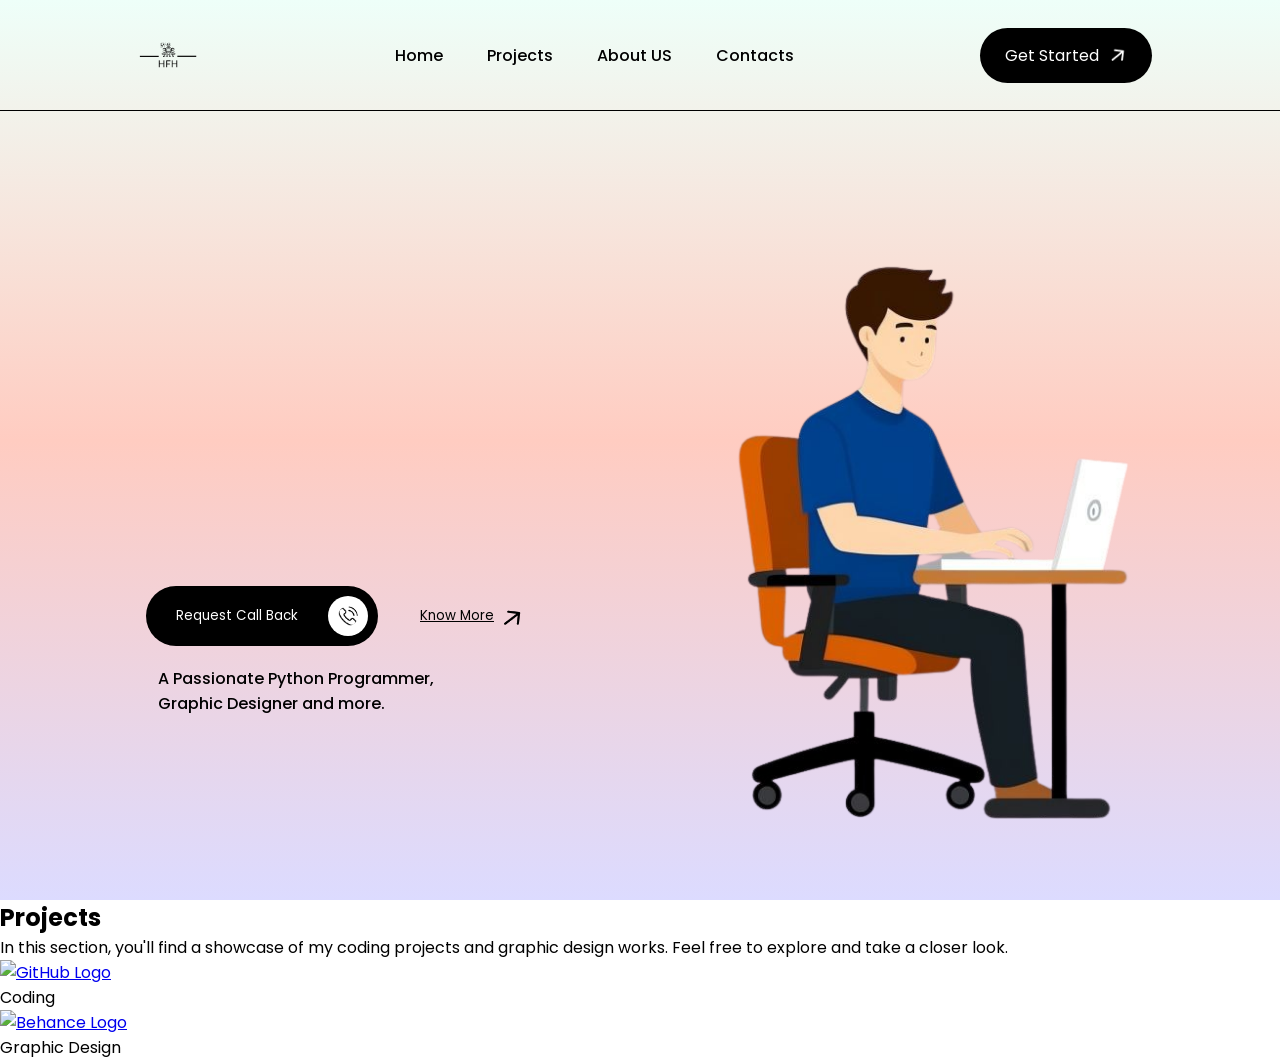
==== index.html @ 6c91c5fa "Update index.html project section is updated" ====
<!DOCTYPE html>
<!DOCTYPE html>
<html>
<head>
    <meta name="viewport" content="width=device-width, initial-scale=1.0">
    <title>Hire For Higher</title>
    <link rel="stylesheet" href="style.css">
    <link rel="preconnect" href="https://fonts.googleapis.com">
    <link rel="preconnect" href="https://fonts.gstatic.com" crossorigin>
    <link href="https://fonts.googleapis.com/css2?family=Poppins:wght@100;500;600&display=swap" rel="stylesheet">
    <link rel="icon" href="img/favicon.ico" type="image/x-icon">

</head>
<body>
    <nav>
        <img src="img/HFH-logos_black.png" alt="" class="logo">
        <ul id="menu-link">
            <li>Home</li>
            <li>Projects</li>
            <li>About US</li>
            <li>Contacts</li>
        </ul>
        <button class="nav-btn">Get Started <img src="img/arrow-white.png" alt=""></button>
        <img src="img/menu.png" alt="" class="menu-icon" onclick="toggleMenu()">
    </nav>
    <div class="header">
        <div class="header-content">
            <h1><span>Free</span><br><span>LANCER</span></h1>
        <div class="btn-container">
            <button class="btn-dark">Request Call Back <img src="img/phone.png" alt=""></button>
            <button class="btn-light">Know More <img src="img/arrow-black.png" alt=""></button>
        </div>
        <p>A Passionate Python Programmer, Graphic Designer and more. </p>
        </div>
        
        <img src="img/freelancer_boy_working_on_a_co-removebg.png" alt="" class="user-img">
    </div>

                                                  <!---------------------- Navbar contents  -------------------------------------->
    <section id="projects" class="section">
        <section class="project-section">
            <h2>Projects</h2>
            <p>In this section, you'll find a showcase of my coding projects and graphic design works. Feel free to explore and take a closer look.</p>
        
            <div class="project-panel" onclick="redirectToGitHub()">
                <div class="light-green-box">
                    <a href="https://github.com/AkarshanGhosh?tab=repositories" target="_blank">
                        <img src="img/github.png" alt="GitHub Logo">
                    </a>
                    <p>Coding</p>
                </div>
            </div>
            <div class="project-panel" onclick="redirectToBehance()">
                <div class="light-green-box">
                    <a href="https://www.behance.net/ronighosh8" target="_blank">
                        <img src="img/behance.jpg" alt="Behance Logo">
                    </a>
                    <p>Graphic Design</p>
                </div>
            </div>
        </section>
       
    </section>

    <section id="about-us" class="section">
        <!-- About Us section content -->
    </section>

    <section id="contacts" class="section">
        <!-- Contacts section content -->
    </section>


    <script src="script.js"></script>
                                                <!---------------------- Navbar contents  -------------------------------------->
    
    <script>
        let navbar = document.querySelector('nav');
        let menuLinks = document.getElementById("menu-link");

        function toggleMenu() {
            menuLinks.classList.toggle('show-menu');
        }

        window.onscroll = function () {
            if (window.scrollY > 0) {
                navbar.style.background = '#eefff9';
            } else {
                navbar.style.background = 'transparent';
            }
        }
    </script>
</body>
</html>
---- style.css ----
*{
    margin: 0;
    padding: 0;
    box-sizing: border-box;
    font-family: 'Poppins', sans-serif;

}
nav{
    position: fixed;
    top: 0;
    left: 0;
    width: 100%;
    display: flex;
    align-items: center;
    justify-content: space-between;
    padding: 15px 10%;
    border-bottom: 1px solid #000;
    z-index: 10;
}
nav ul li {
    list-style: none;
    display: inline-block;
    margin: 10px 20px;
    font-weight: 500;
    cursor: pointer;
}
nav .logo{
    width: 80px;
    cursor: pointer;
}
.nav-btn{
    background: #000;
    color: #fff;
    font-size: 16px;
    padding: 15px 25px;
    border: 0;
    outline: 0;
    border-radius: 40px;
    cursor: pointer;

}
.nav-btn img{
    width: 16px;
    margin-left: 8px;
}
.header{
    width: 100%;
    min-height: 100vh;
    background: linear-gradient(#eefff9 0%,#ffccc1 49%, #dcdbff 100%);
    padding: 0 10%;
    display: flex;
    justify-content: center;
    flex-direction: column;
}
.header h1{
    padding: 50;
    margin-top: 100px;
    font-size: 13vw;
    line-height: 11vw;
}
.btn-container{
    margin: 20px 0;   
}
.header button{
    border: 0;
    outline: 0;
    display: inline-flex;
    align-items: center;
    margin-left: 18px;
    margin-right: 20px;
    cursor: pointer;
}
.btn-dark{
    background: #000;
    color: #fff;
    padding: 10px 10px 10px 30px;
    border-radius: 40px;
     
}
.btn-dark img{
    width: 40px;
    background: #fff;
    border-radius: 50%;
    padding: 10px;
    margin-left: 30px;
}
.btn-light{
    background:transparent;
    text-decoration: underline;
     
}
.btn-light img{
    width: 20px;
    margin-left: 10px;
}
.header p{
    max-width: 360px;
    font-weight: 500;
    padding-left: 30px;
}
.user-img{
    width: 80%;
    max-width: 500px;
    position: absolute;
    right: 7.91%;
    bottom: 0;
}

/*-----------Animation-----------*/
.header h1 span{
    background: linear-gradient(#000, #000);
    background-repeat: no-repeat;
    -webkit-text-fill-color: transparent;
    -webkit-background-clip: text;
    background-size: 0%;
}
.header h1 span:first-child{
    animation: textcolor1 2s linear infinite alternate;
}
.header h1 span:last-child{
    animation: textcolor2 2s linear infinite alternate;
}
@keyframes textcolor1 {
    0%{
        background-size: 0%;
    }
    40%{
        background-size: 100%;
    }
    100%{
        background-size: 100%;
    }
}
@keyframes textcolor2 {
    0%{
        background-size: 0%;
    }
    40%{
        background-size: 100%;
    }
    100%{
        background-size: 100%;
    }
}

.menu-icon{
    display: none;
}
/*----------- Media Queries for Navnar ----------*/

@media only screen and (max-width: 600px){
    nav ul{
        position: absolute;
        width: 100%;
        background: #000;
        color: #fff;
        left: 0;
        top: 100%;
        text-align: center;
        max-height: 0;
        overflow: hidden;
        transition: max-height 0.5s;
    }
    .nav-btn{
        display: none;
    }
    nav .logo{
        width:80px;

        
    }
    nav ul li{
        margin: 10px;
        font-size: 14px;
    }
    .menu-icon{
        display: block;
        width: 33px;
    }
    .show-menu{
        max-height: 60px;
    }

}
/*------- Media queries for header items ------------*/
@media only screen and (max-width: 600px){
    .header{
        min-height: auto;
        padding: 0;
        padding-top:30px ;
    }
    .user-img{
        width: 100%;
        right: auto;
        position: relative;
        margin-top: 100px;   
    }
    .header-content{
        position:absolute;
        bottom: 0;
        padding: 0 10%;
        z-index: 2 ;
        padding-bottom: 40px;
        background: linear-gradient(transparent, #fff);
        

    }
    .btn-container{
        margin: 5px 0;
    }
    .header button{
        font-size: 14px;
        margin-right: 10px;
    }
    .btn-dark img{
        width: 30px;
        padding :5px;
        margin-left: 5px;
    }
    .btn-light img {
        width: 12px;
        margin-left: 5px;

    }
    .header h1{
        font-size: 70px;
        line-height: 60px;
        margin-bottom: 20px;
    }
}
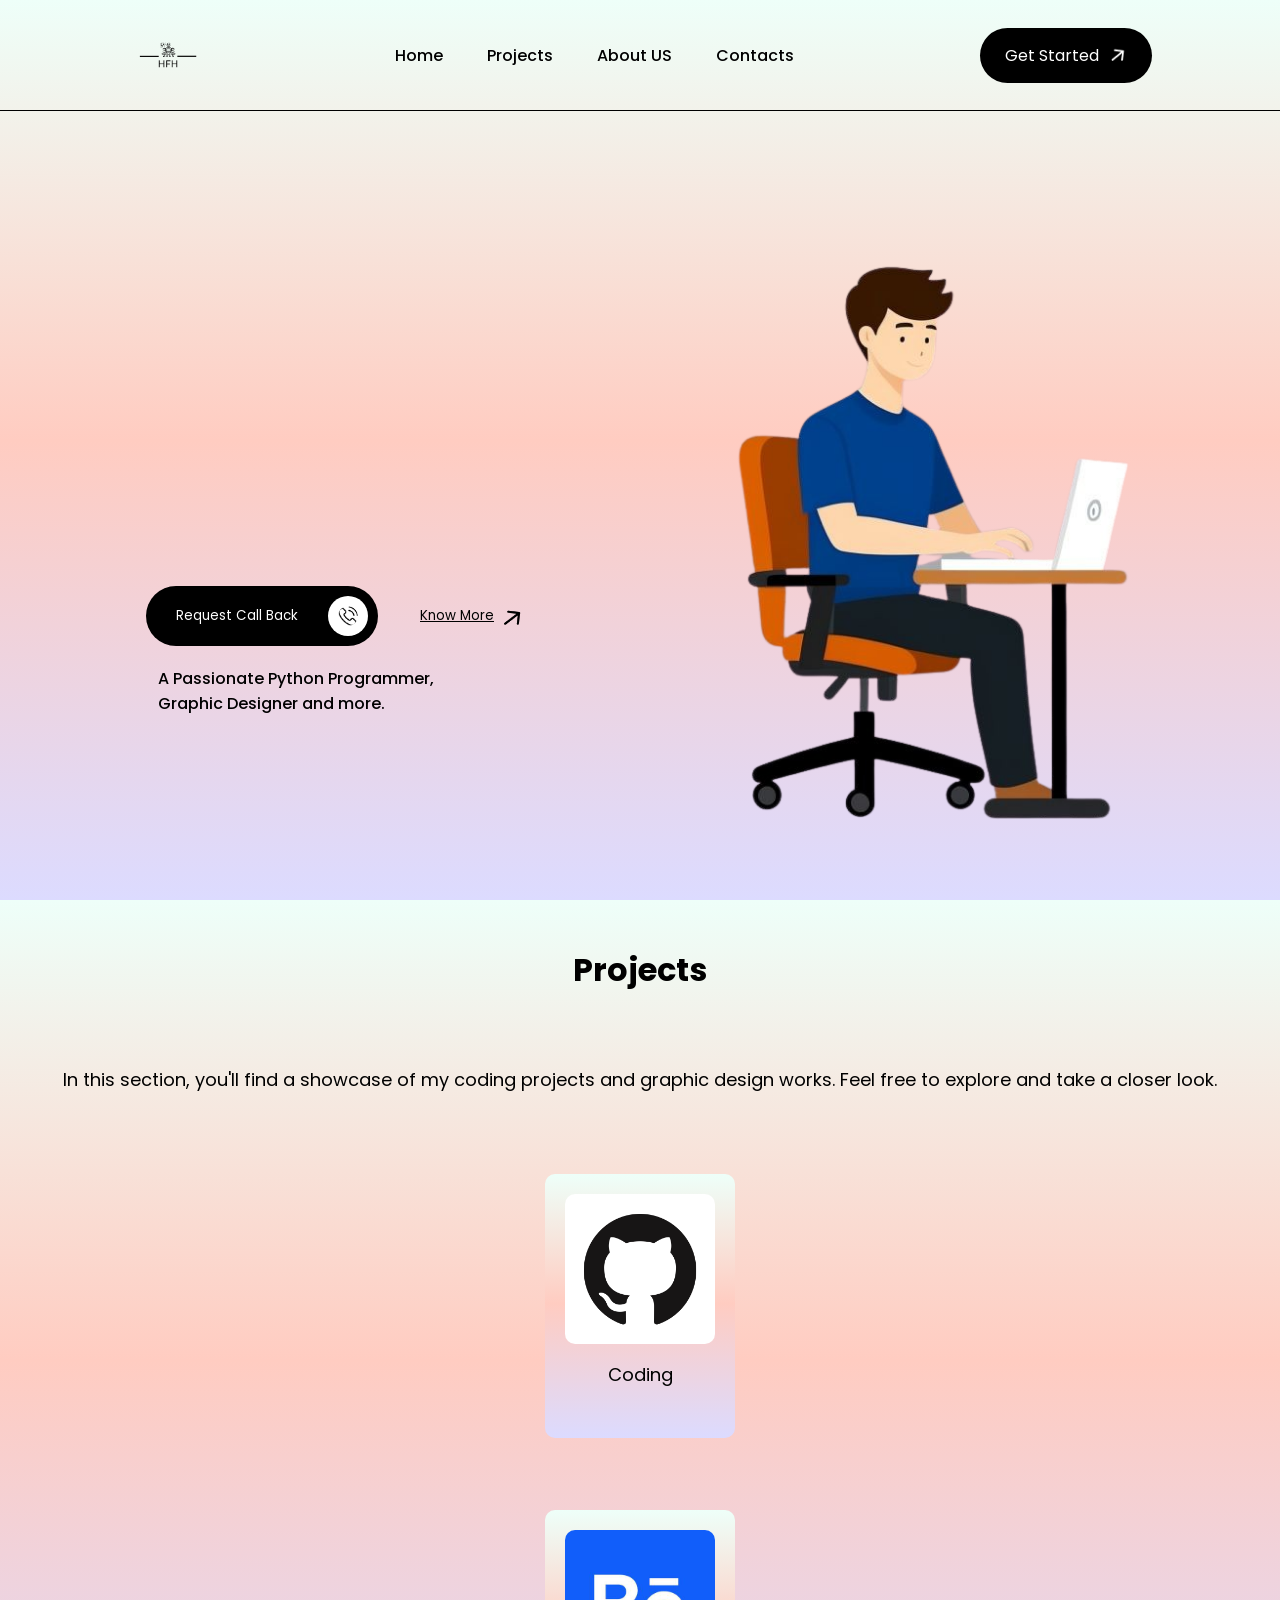
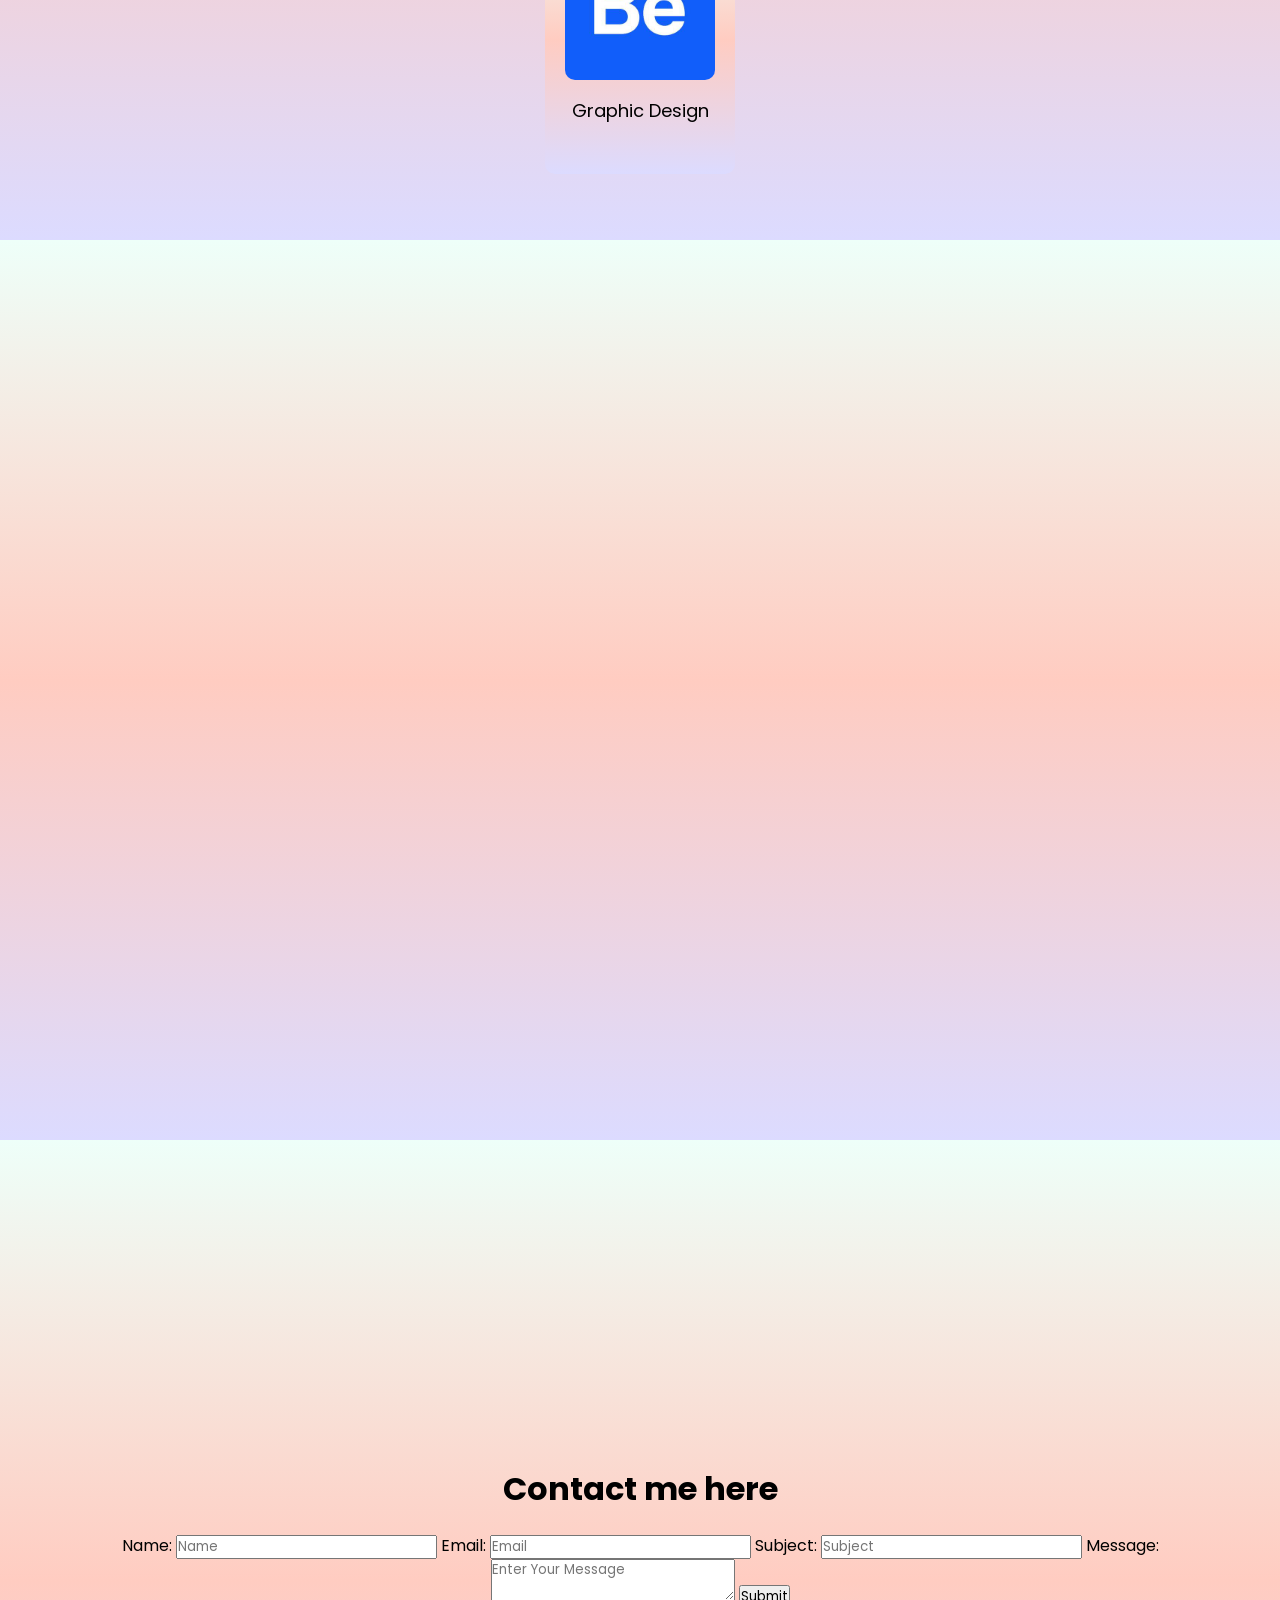
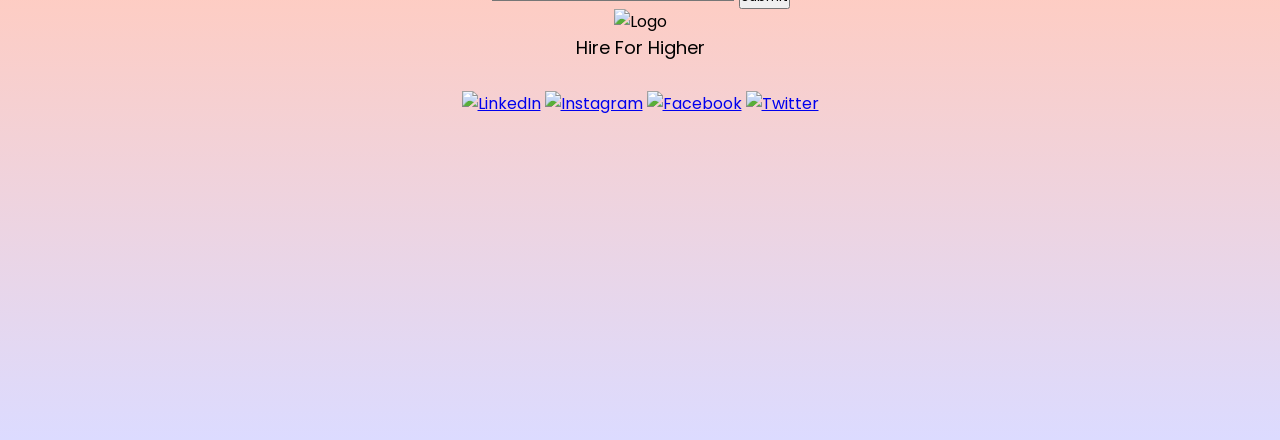
==== commit c5f3b362: "Contact form is updated now user can send Email and footer are also added" ====
--- a/index.html
+++ b/index.html
@@ -65,16 +65,49 @@
     <section id="about-us" class="section">
         <!-- About Us section content -->
     </section>
-
+<!---------------------------------------------------------------------------------------------------------------------------------------------->
     <section id="contacts" class="section">
-        <!-- Contacts section content -->
+        
+        <form action="https://formsubmit.co/ronighosh494@gmail.com" method="POST" id="contactForm">
+                <h2>Contact me here</h2>
+                <label for="name">Name:</label>
+                <input type="text" id="name" name="Name" required placeholder="Name">
+              
+                <label for="email">Email:</label>
+                <input type="email" id="email" name="Email" required placeholder="Email">
+    
+                <label for="subject">Subject:</label>
+                <input type="text" id="subject" name="Subject" required placeholder="Subject">
+              
+                <label for="message">Message:</label>
+                <textarea id="message" name="message"  required placeholder="Enter Your Message"></textarea>
+                <input type="hidden" name="_captcha" value="false">
+                <input type="hidden" name="_template" value="table">
+                <button type="submit">Submit</button>
+          </form>
+          
+          <footer>
+            <div class="logo">
+              <img src="C:\Users\user\Desktop\Personal_site\trials and Error\logo.png" alt="Logo">
+              <p>Hire For Higher</p>
+            </div>
+            <a href="https://www.linkedin.com/in/akarshan-ghosh/" target="_blank"><img src="img/ln.png" alt="LinkedIn"></a>
+            <a href="https://www.instagram.com/rongfx8/" target="_blank"><img src="img/insta.png" alt="Instagram"></a>
+            <a href="https://www.facebook.com/profile.php?id=61554629994541&sk=about" target="_blank"><img src="img/fb.png" alt="Facebook"></a>
+            <a href="https://twitter.com/AkarshanGhosh28" target="_blank"><img src="img/x.png" alt="Twitter"></a>
+          </footer>
+          <script src="script.js"></script>
+          <script src="https://smtpjs.com/v3/smtp.js"></script>
+          
+          
     </section>
+<!---------------------------------------------------------------------------------------------------------------------------------------------->  
+                                                     <!---------------------- Navbar contents Ends -------------------------------------->
 
 
-    <script src="script.js"></script>
-                                                <!---------------------- Navbar contents  -------------------------------------->
+                                               
     
-    <script>
+    <!--<script>
         let navbar = document.querySelector('nav');
         let menuLinks = document.getElementById("menu-link");
 
@@ -89,7 +122,7 @@
                 navbar.style.background = 'transparent';
             }
         }
-    </script>
+    </script>-->
+
 </body>
 </html>
-
--- a/style.css
+++ b/style.css
@@ -182,6 +182,71 @@
     }
 
 }
+/*Section (Navbar contents  )*/
+/*Projects*/
+.section {
+    padding: 20px;
+    text-align: center;
+    background: linear-gradient(#eefff9 0%, #ffccc1 49%, #dcdbff 100%);
+    min-height: 100vh;
+    display: flex;
+    justify-content: center;
+    flex-direction: column;
+    position: relative;
+}
+
+.section h2 {
+    font-size: 2em;
+    margin-bottom: 20px;
+}
+
+.section p {
+    font-size: 18px;
+    margin-bottom: 30px;
+}
+
+/* Project Panel Styles */
+
+.project-section {
+    display: flex;
+    justify-content: space-around;
+    align-items: center;
+    height: 100vh;
+    flex-direction: column; /* Adjusted for smaller screens */
+}
+
+.project-panel {
+    text-align: center;
+    cursor: pointer;
+    position: relative;
+    overflow: hidden;
+    margin-bottom: 20px; /* Adjusted spacing between panels */
+}
+
+.light-green-box {
+    background: linear-gradient(#eefff9 0%, #ffccc1 49%, #dcdbff 100%);
+    border-radius: 10px;
+    padding: 20px;
+}
+
+.light-green-box:hover img {
+    transform: scale(1.1);
+}
+
+.project-panel img {
+    width: 150px;
+    height: 150px;
+    object-fit: cover;
+    border-radius: 10px;
+    transition: transform 0.3s ease-in-out;
+}
+
+.project-panel p {
+    margin-top: 10px;
+    font-size: 18px;
+}
+
+
 /*------- Media queries for header items ------------*/
 @media only screen and (max-width: 600px){
     .header{
@@ -227,4 +292,20 @@
         line-height: 60px;
         margin-bottom: 20px;
     }
-}
+/*-------------------- navbar contents --------------------*/
+/* Responsive styles for smaller screens */
+    .section {
+        padding: 20px 10px;
+    }
+    .project-section {
+        flex-direction: column;
+        height: auto;
+    }
+
+    .project-panel {
+        margin-bottom: 20px;
+    }
+
+}
+
+
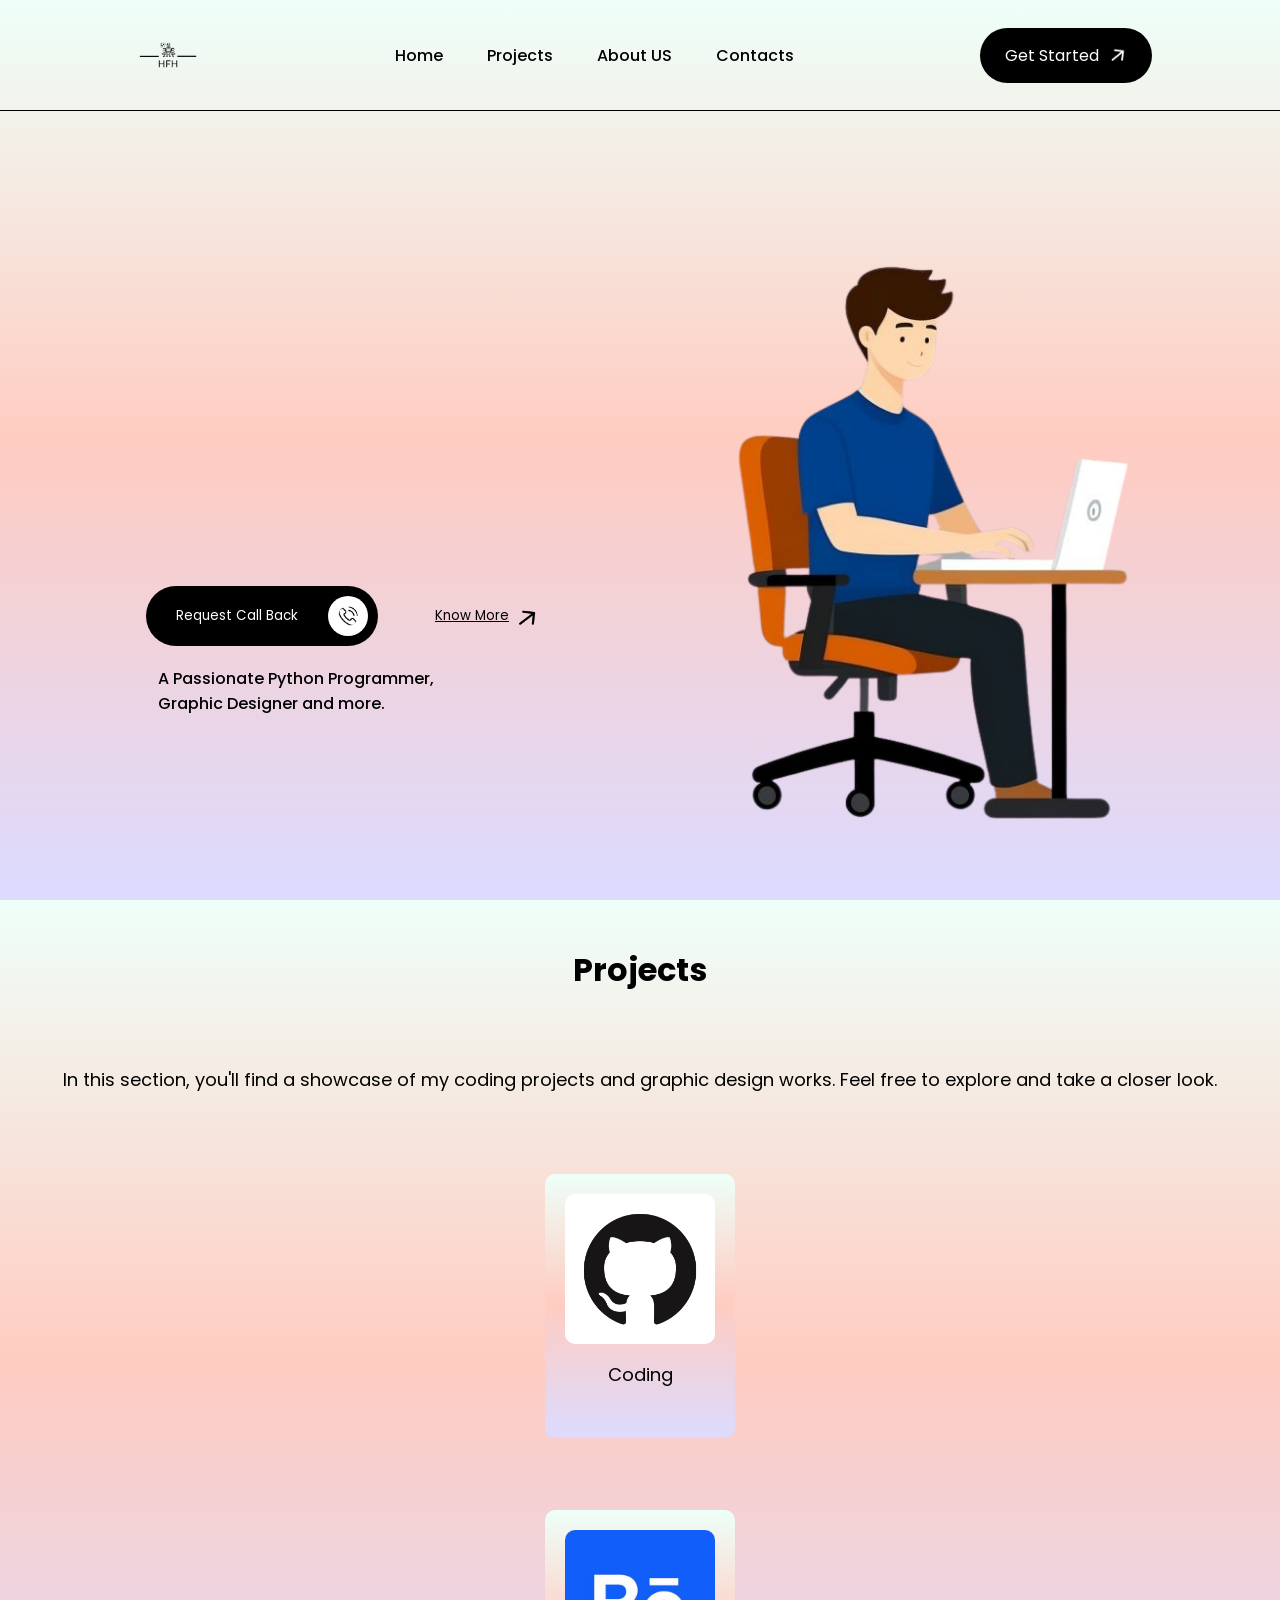
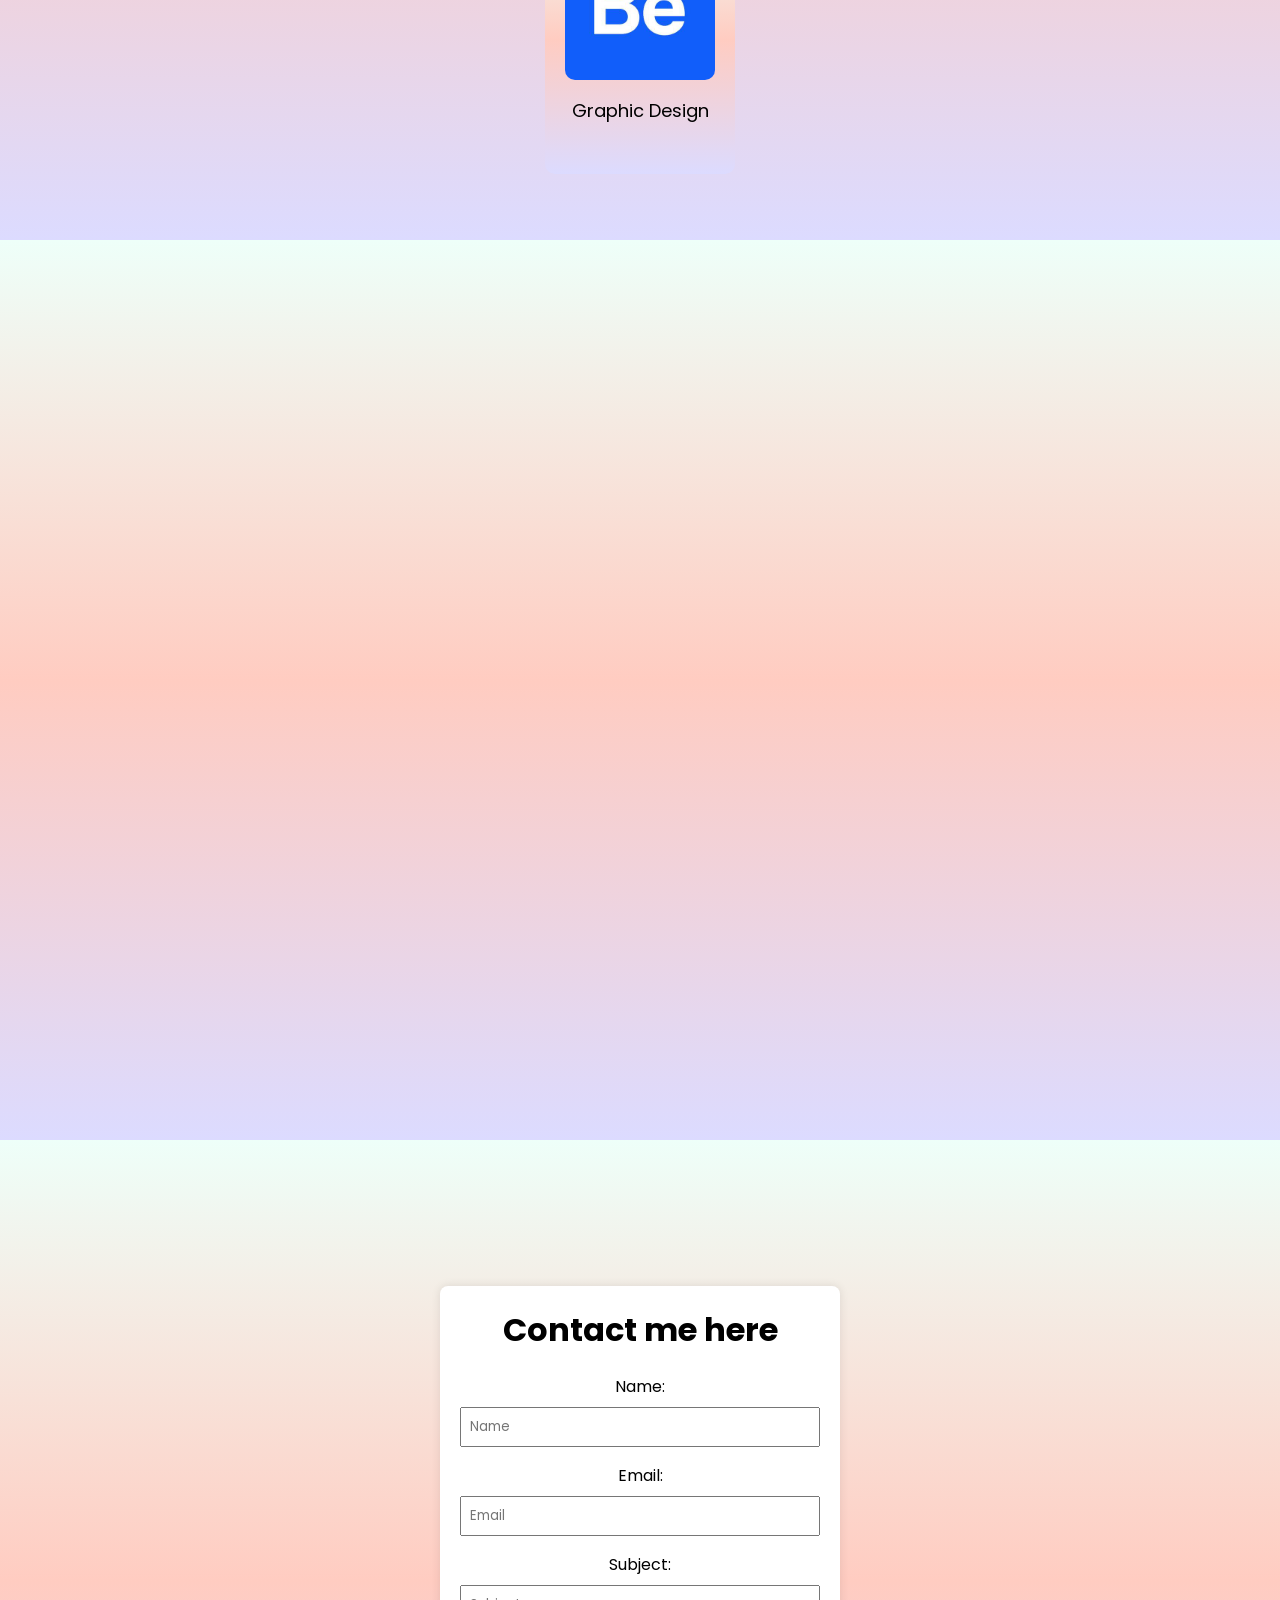
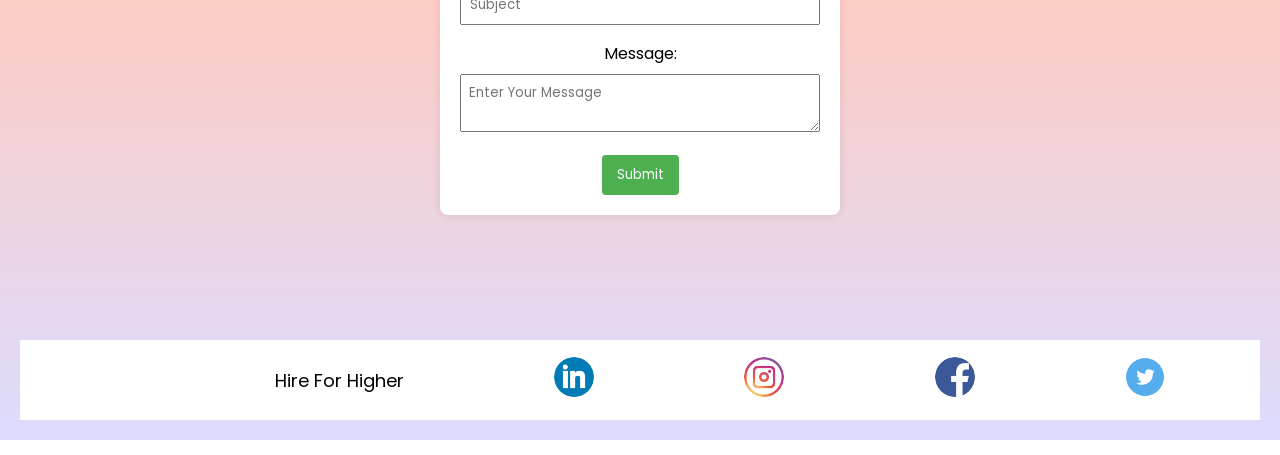
==== commit fb36ea29: "Update index.html" ====
--- a/index.html
+++ b/index.html
@@ -88,7 +88,7 @@
           
           <footer>
             <div class="logo">
-              <img src="C:\Users\user\Desktop\Personal_site\trials and Error\logo.png" alt="Logo">
+              <img src="img/HFH-logos_white.png" alt="Logo">
               <p>Hire For Higher</p>
             </div>
             <a href="https://www.linkedin.com/in/akarshan-ghosh/" target="_blank"><img src="img/ln.png" alt="LinkedIn"></a>
--- a/style.css
+++ b/style.css
@@ -3,6 +3,7 @@
     padding: 0;
     box-sizing: border-box;
     font-family: 'Poppins', sans-serif;
+    
 
 }
 nav{
@@ -87,6 +88,7 @@
 .btn-light{
     background:transparent;
     text-decoration: underline;
+    color: #000;
      
 }
 .btn-light img{
@@ -105,6 +107,7 @@
     right: 7.91%;
     bottom: 0;
 }
+
 
 /*-----------Animation-----------*/
 .header h1 span{
@@ -245,6 +248,106 @@
     margin-top: 10px;
     font-size: 18px;
 }
+/*----------contacts----------*/
+/*body {
+    font-family: Arial, sans-serif;
+    background-color: #f4f4f4;
+    margin: 0;
+    padding: 0;
+    display: flex;
+    flex-direction: column;
+    align-items: center;
+    justify-content: center;
+    min-height: 100vh;
+  }*/
+  
+  form {
+    background-color: #fff;
+    padding: 20px;
+    border-radius: 8px;
+    box-shadow: 0 0 10px rgba(0, 0, 0, 0.1);
+    margin-bottom: 20px;
+    max-width: 400px; /* Added for better mobile responsiveness */
+    width: 90%; /* Added for better mobile responsiveness */
+    margin: auto; /* Center the form */
+  }
+  
+  label {
+    display: block;
+    margin-bottom: 8px;
+  }
+  
+  input,
+  textarea {
+    width: 100%;
+    padding: 8px;
+    margin-bottom: 16px;
+    box-sizing: border-box;
+  }
+  
+  textarea {
+    resize: vertical;
+  }
+  
+  button {
+    background-color: #4caf50;
+    color: #fff;
+    padding: 10px 15px;
+    border: none;
+    border-radius: 4px;
+    cursor: pointer;
+  }
+  
+  footer {
+    
+    display: flex;
+    justify-content: space-around;
+    align-items: center; /* Align items vertically in the center */
+    height: 80px; /* Set the height of the footer */
+    background-color: #fff;
+    padding: 20px;
+    
+    bottom: 0;
+    width: 100%;
+}
+
+    
+    
+
+  
+  footer a {
+    text-decoration: none;
+    color: #000;
+  }
+  
+  footer img {
+    width: 40px;
+    height: 40px;
+    border-radius: 50%;
+    transition: transform 0.3s ease-in-out;
+  }
+  
+  footer img:hover {
+    transform: scale(1.1);
+  }
+  .logo {
+    display: flex;
+    align-items: center;
+  }
+  
+  .logo img {
+    width: 150px;
+    height: 150px;
+    border-radius: 50%;
+    margin-right: 10px;
+  }
+  
+  .logo p {
+    margin: 0;
+  }
+
+
+
 
 
 /*------- Media queries for header items ------------*/
@@ -305,7 +408,11 @@
     .project-panel {
         margin-bottom: 20px;
     }
-
-}
-
-
+  
+    form {
+            max-width: 100%; /* Full width on smaller screens */
+    }
+
+}
+
+
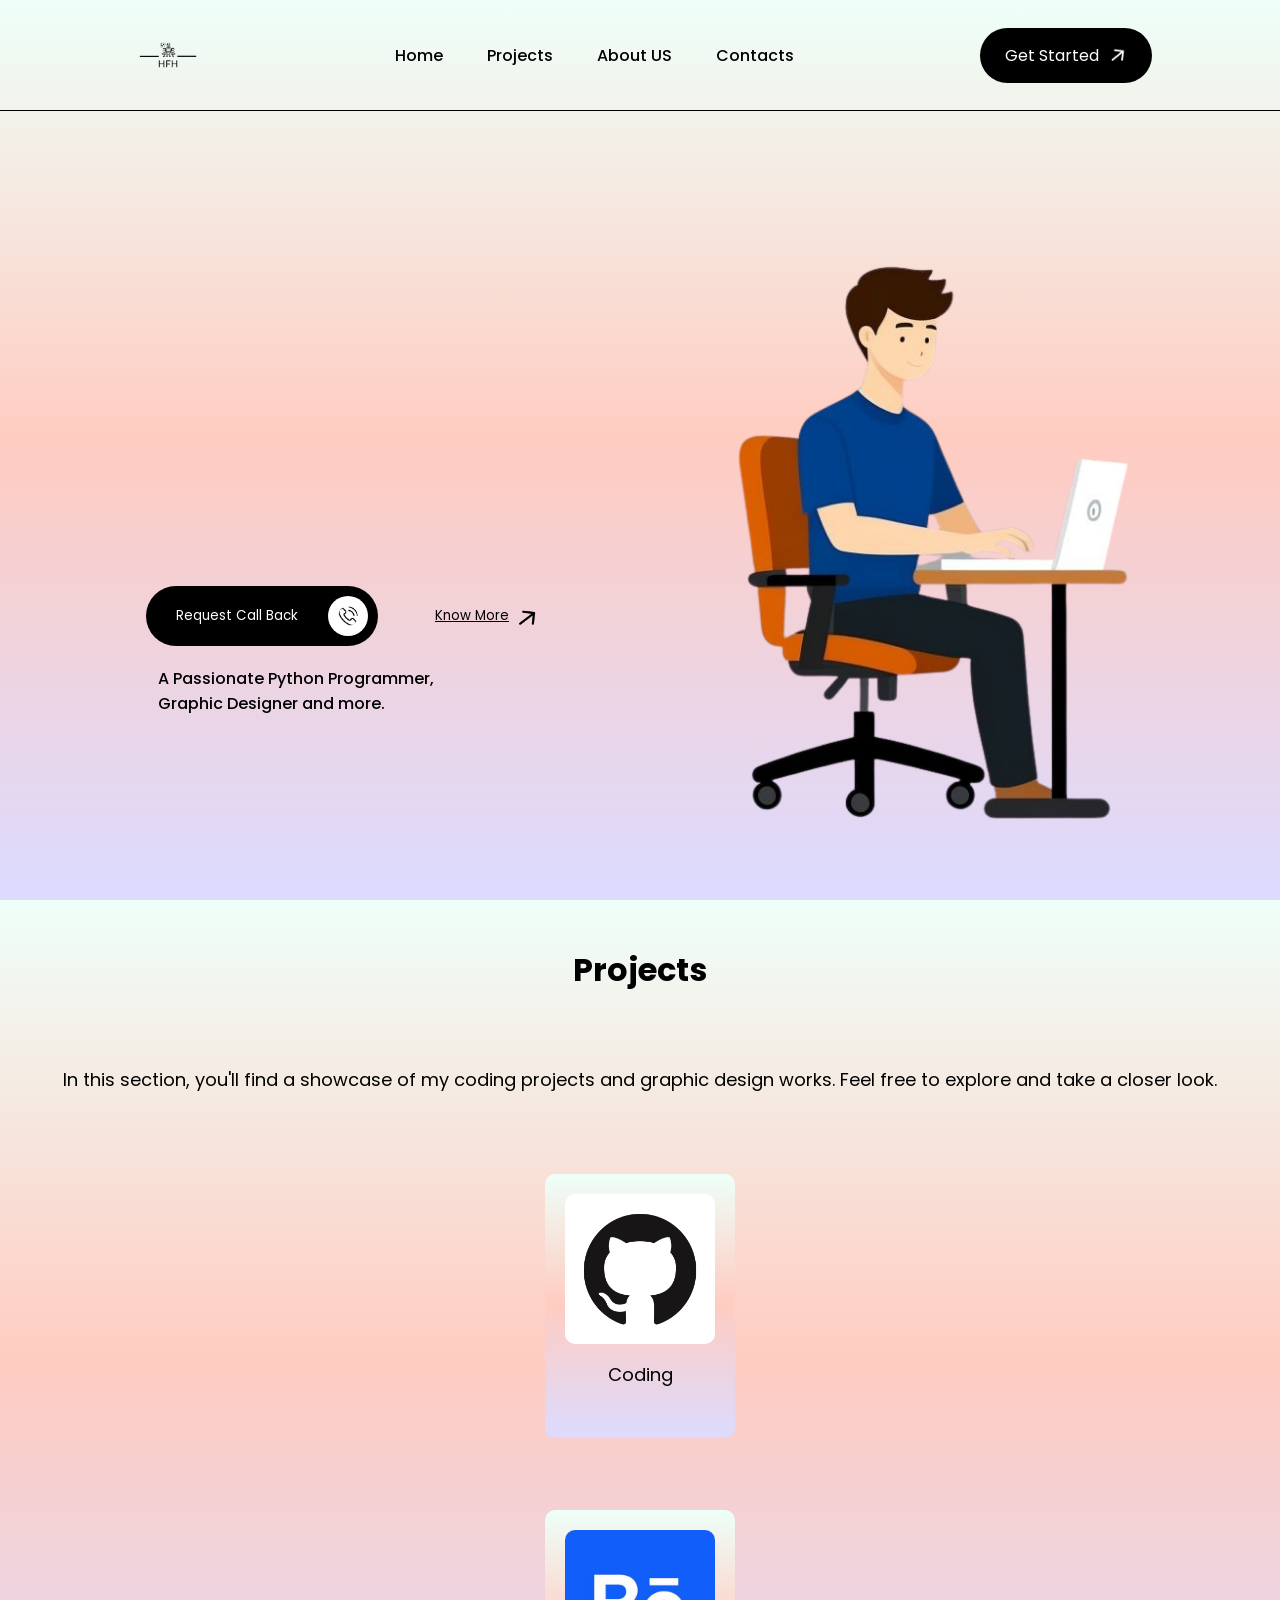
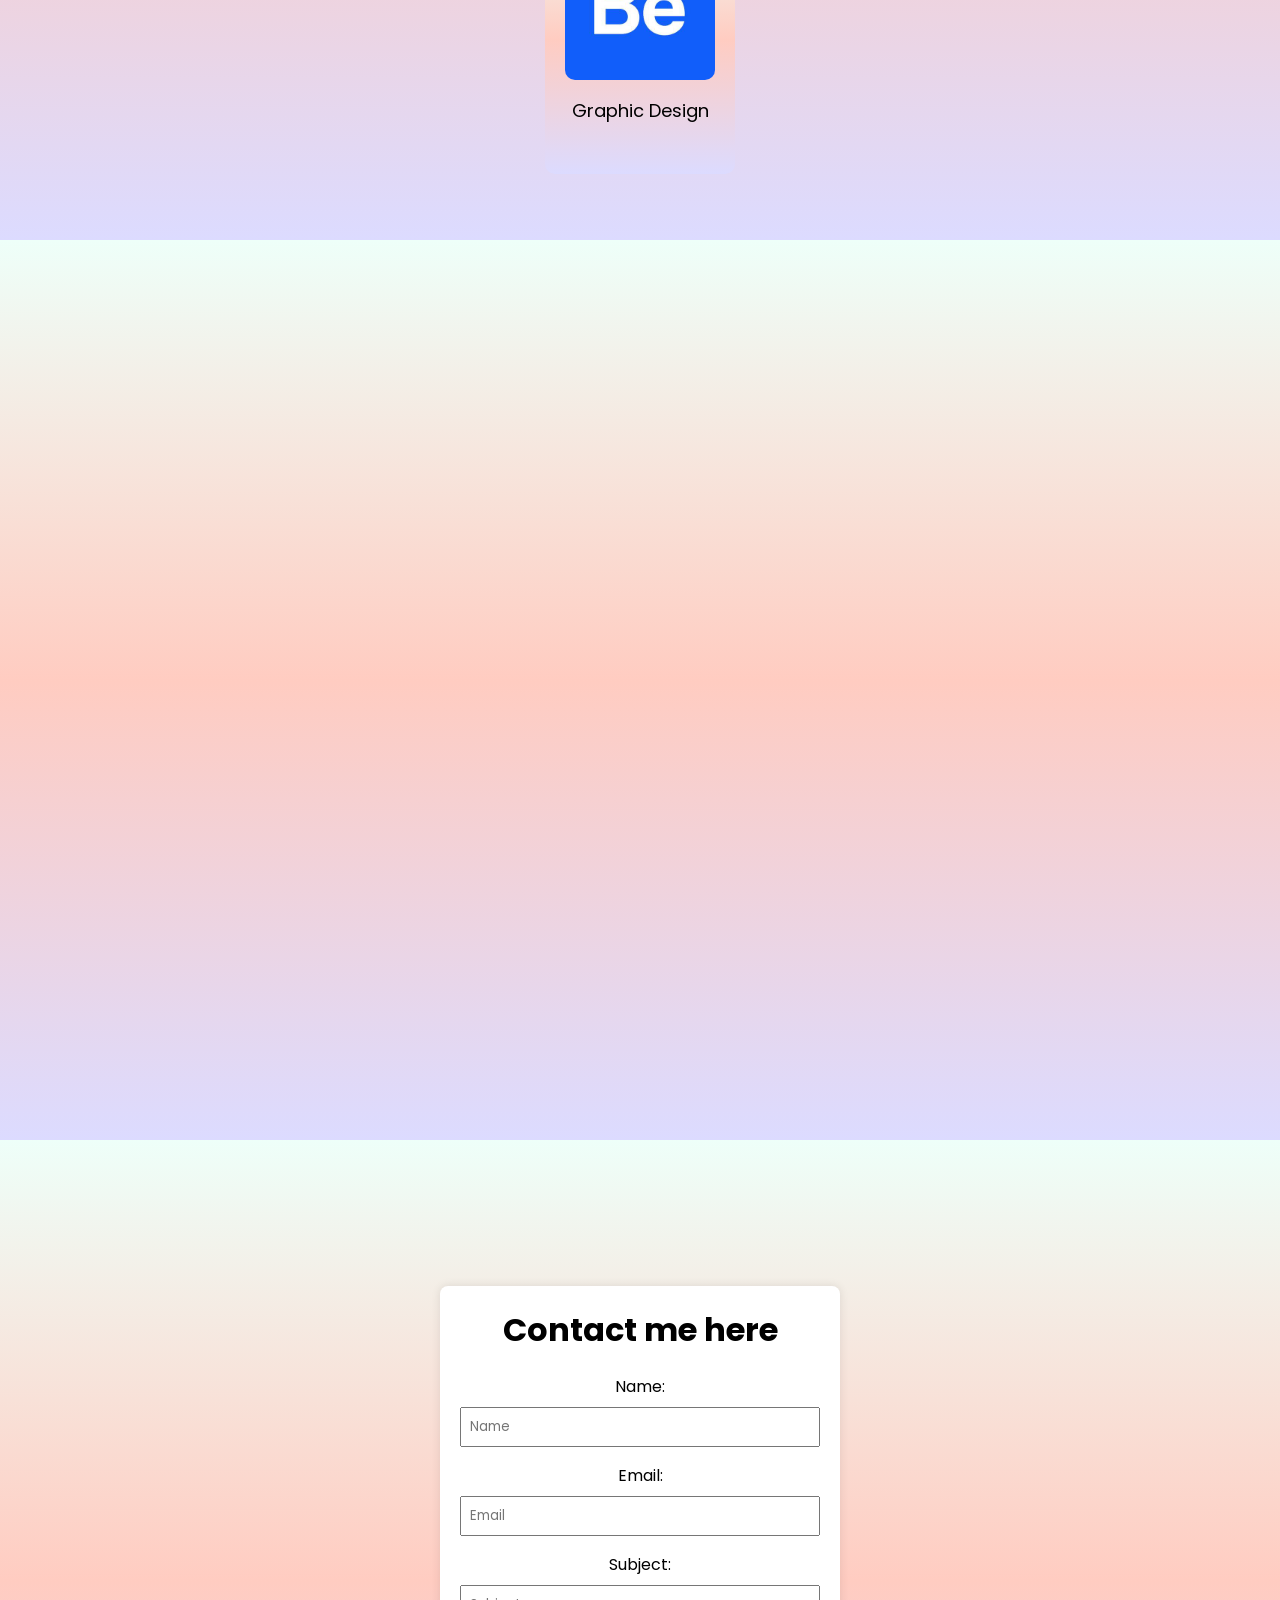
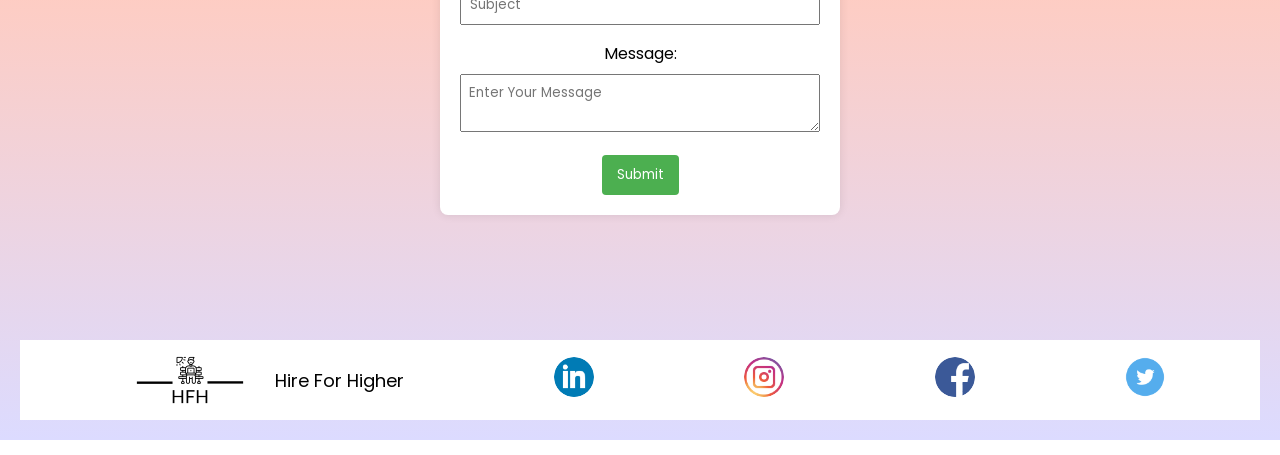
==== commit cb7ec877: "Update index.html" ====
--- a/index.html
+++ b/index.html
@@ -88,7 +88,7 @@
           
           <footer>
             <div class="logo">
-              <img src="img/HFH-logos_white.png" alt="Logo">
+              <img src="img/HFH-logos_black.png" alt="Logo">
               <p>Hire For Higher</p>
             </div>
             <a href="https://www.linkedin.com/in/akarshan-ghosh/" target="_blank"><img src="img/ln.png" alt="LinkedIn"></a>
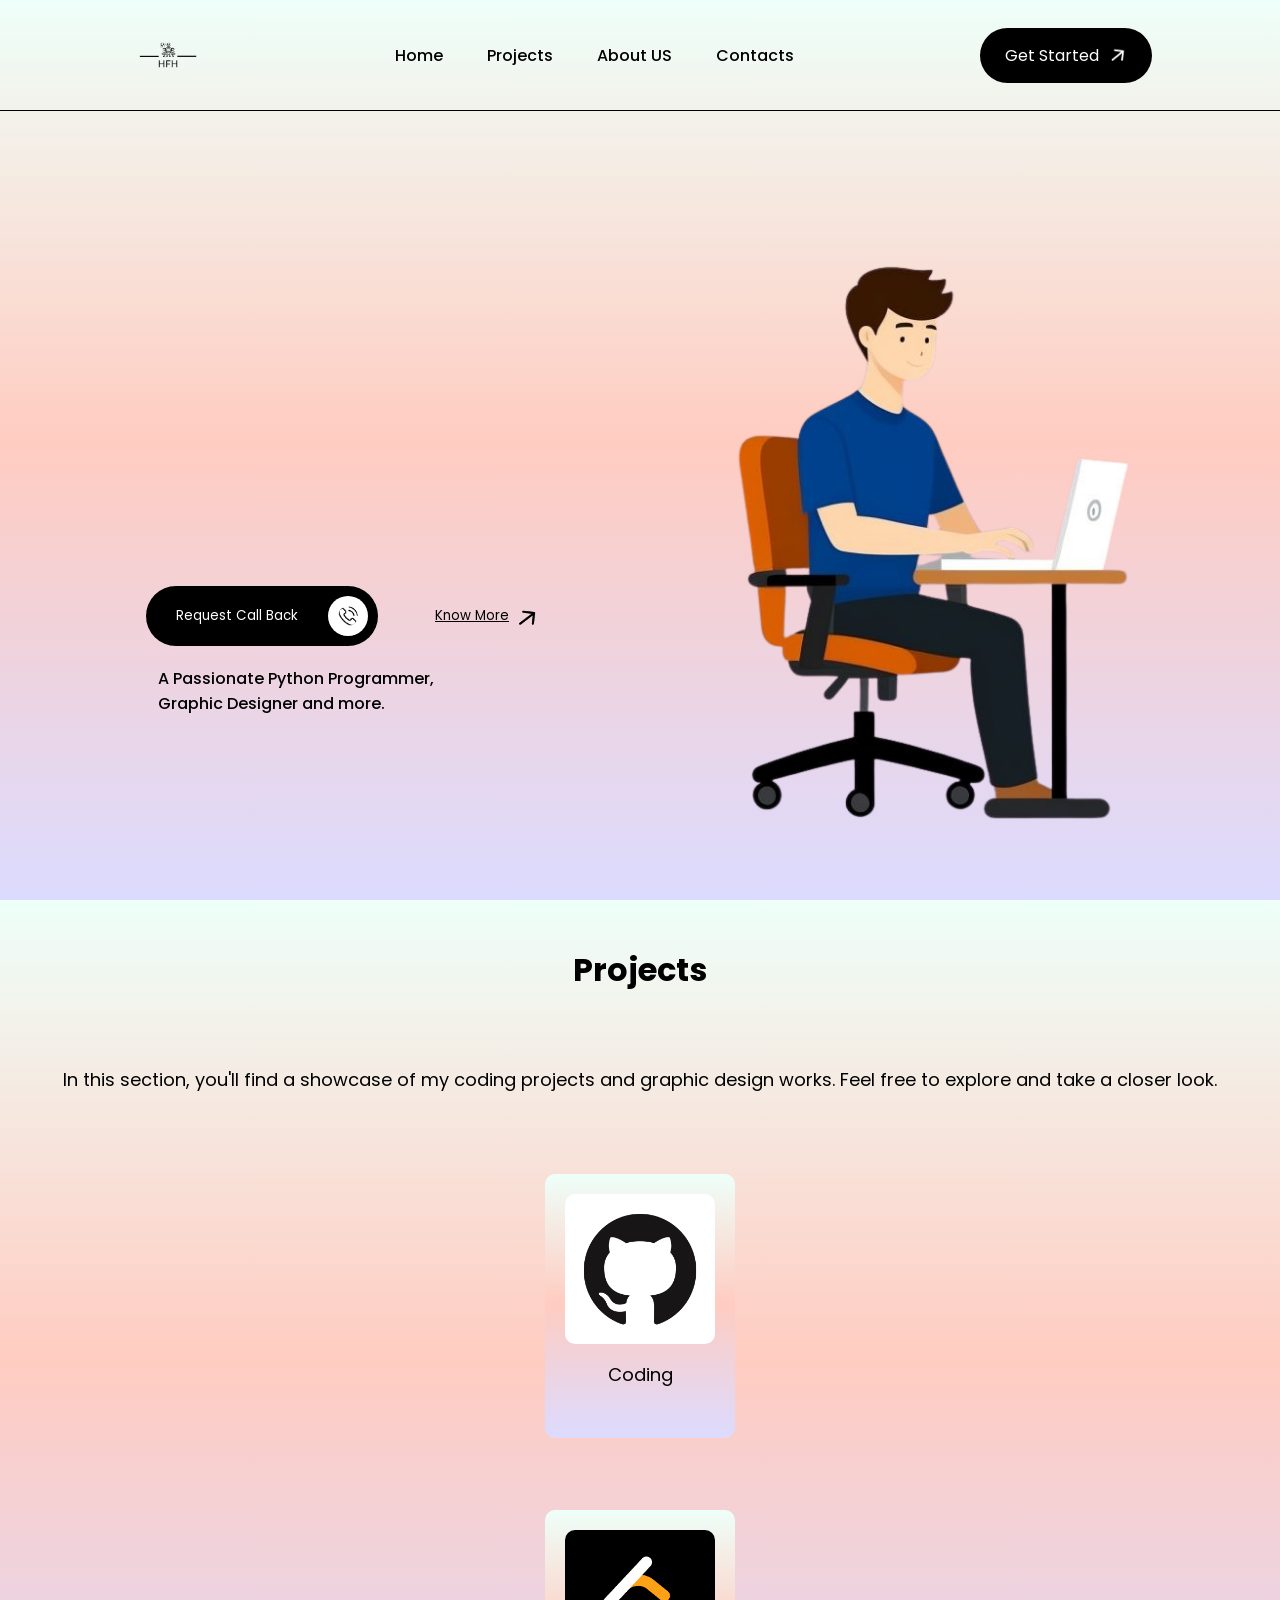
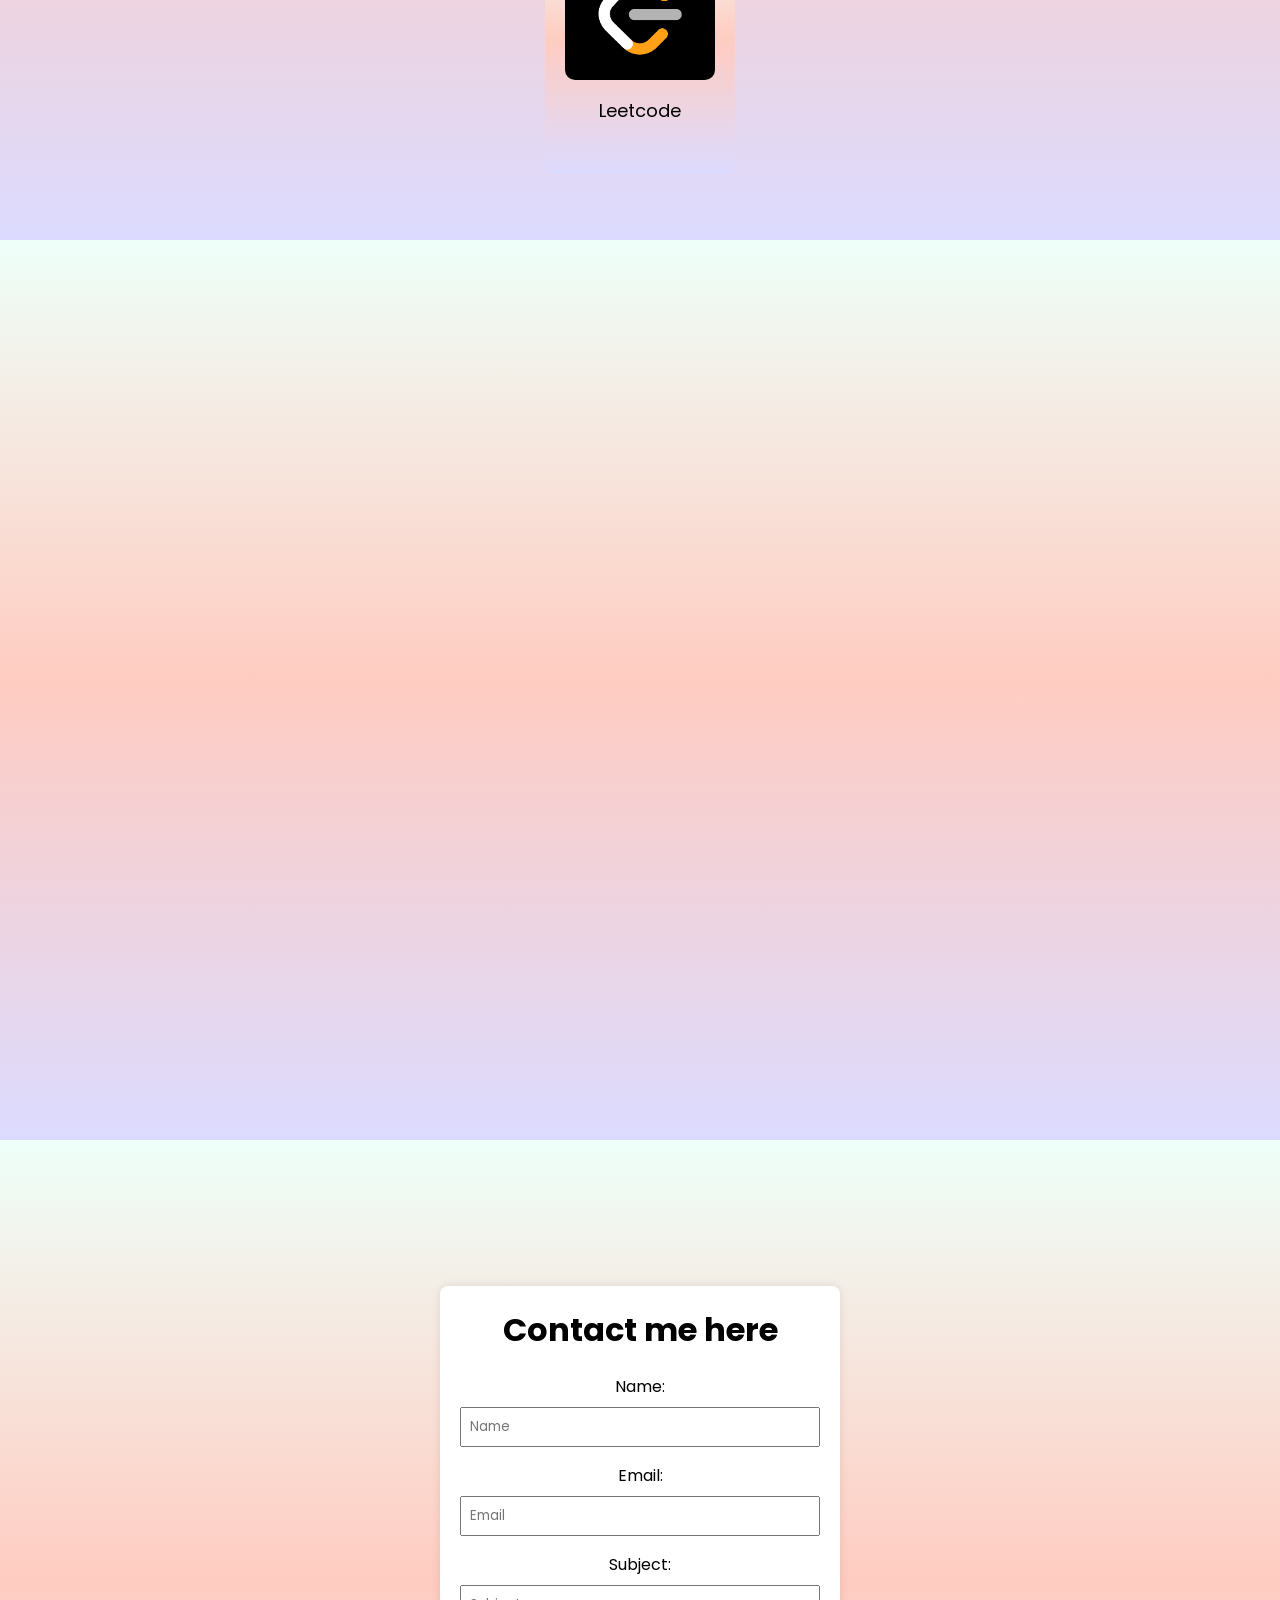
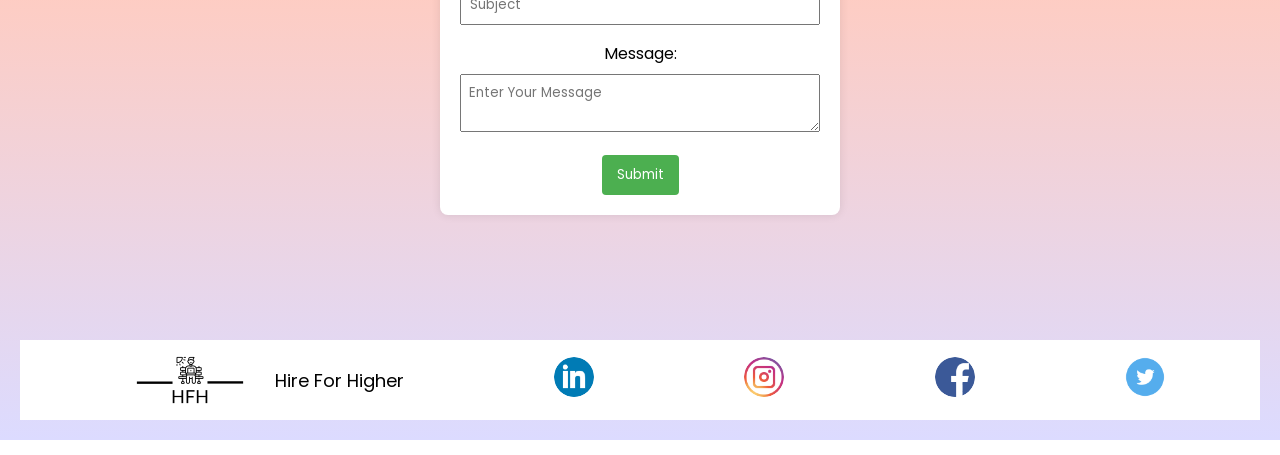
==== commit 3d7cc9d3: "Update index.html" ====
--- a/index.html
+++ b/index.html
@@ -53,9 +53,9 @@
             <div class="project-panel" onclick="redirectToBehance()">
                 <div class="light-green-box">
                     <a href="https://www.behance.net/ronighosh8" target="_blank">
-                        <img src="img/behance.jpg" alt="Behance Logo">
+                        <img src="img/leetcode.png" alt="Leetcode Logo">
                     </a>
-                    <p>Graphic Design</p>
+                    <p>Leetcode</p>
                 </div>
             </div>
         </section>
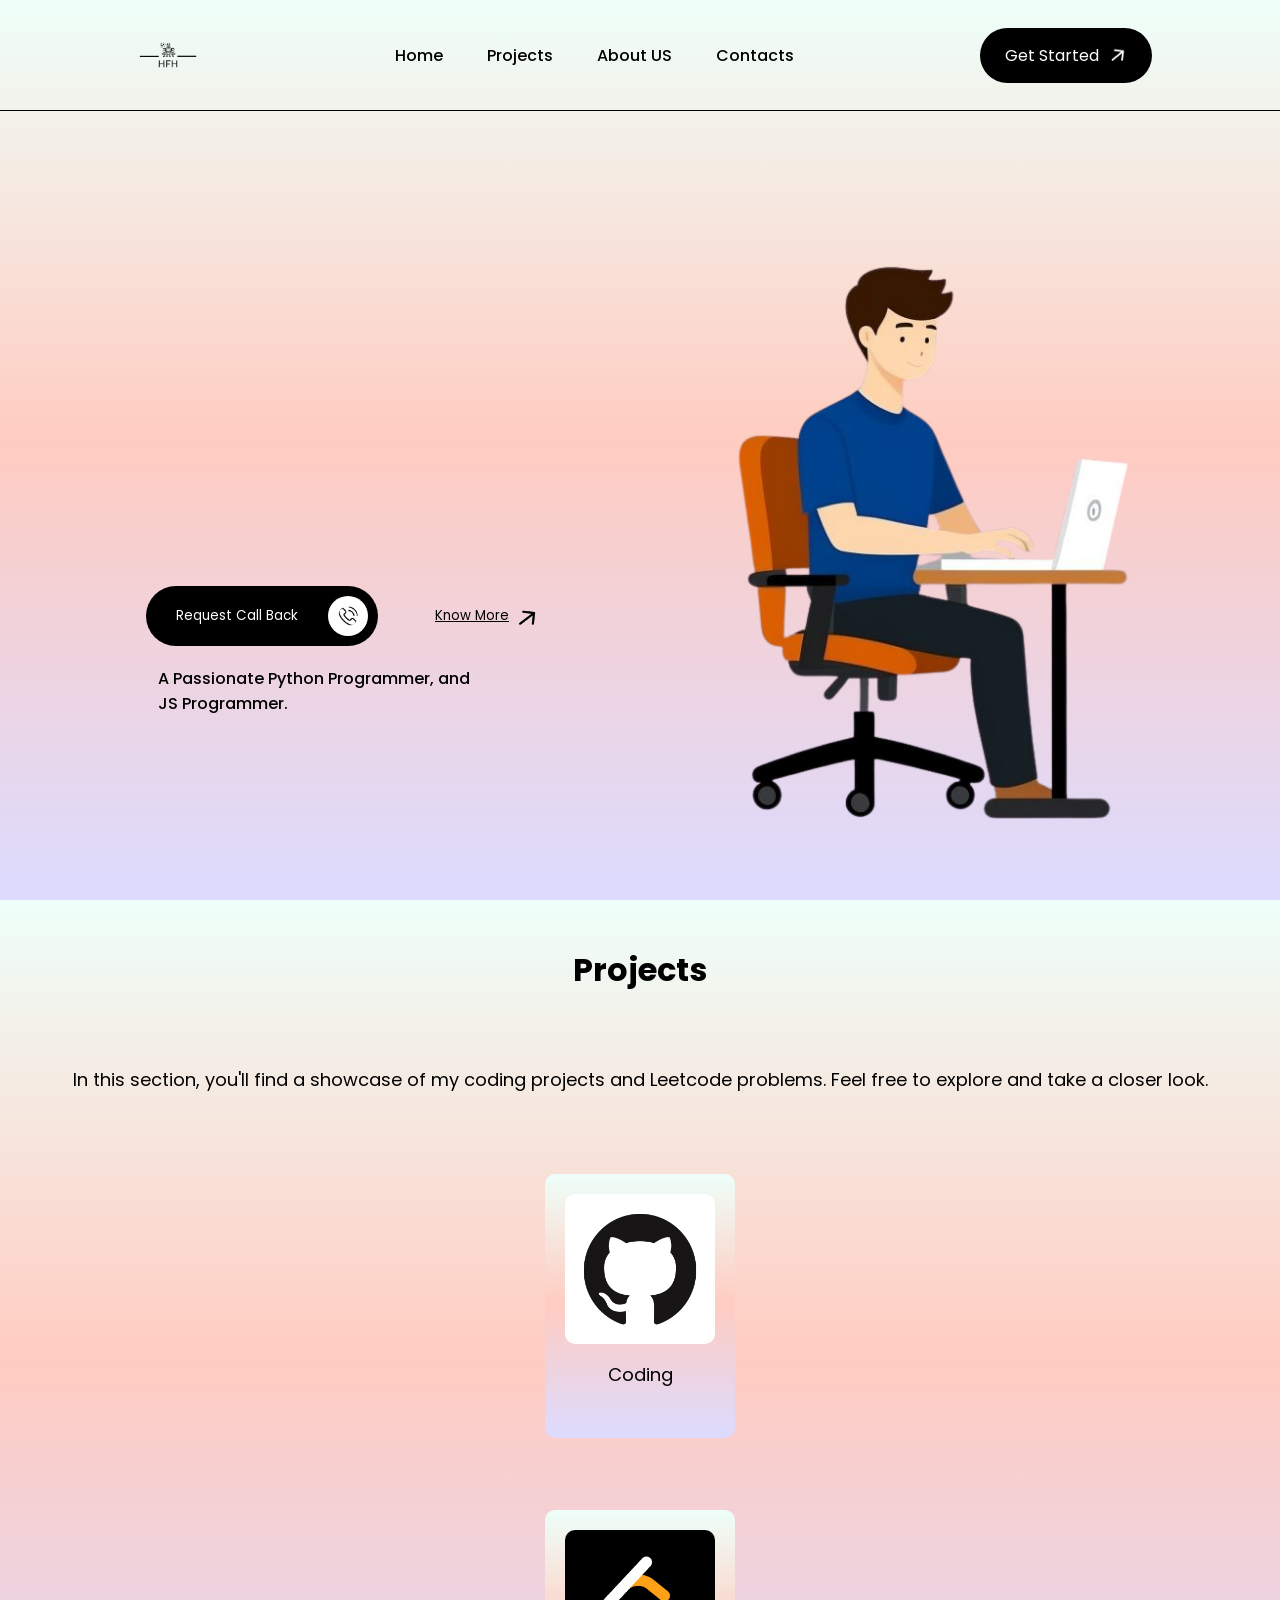
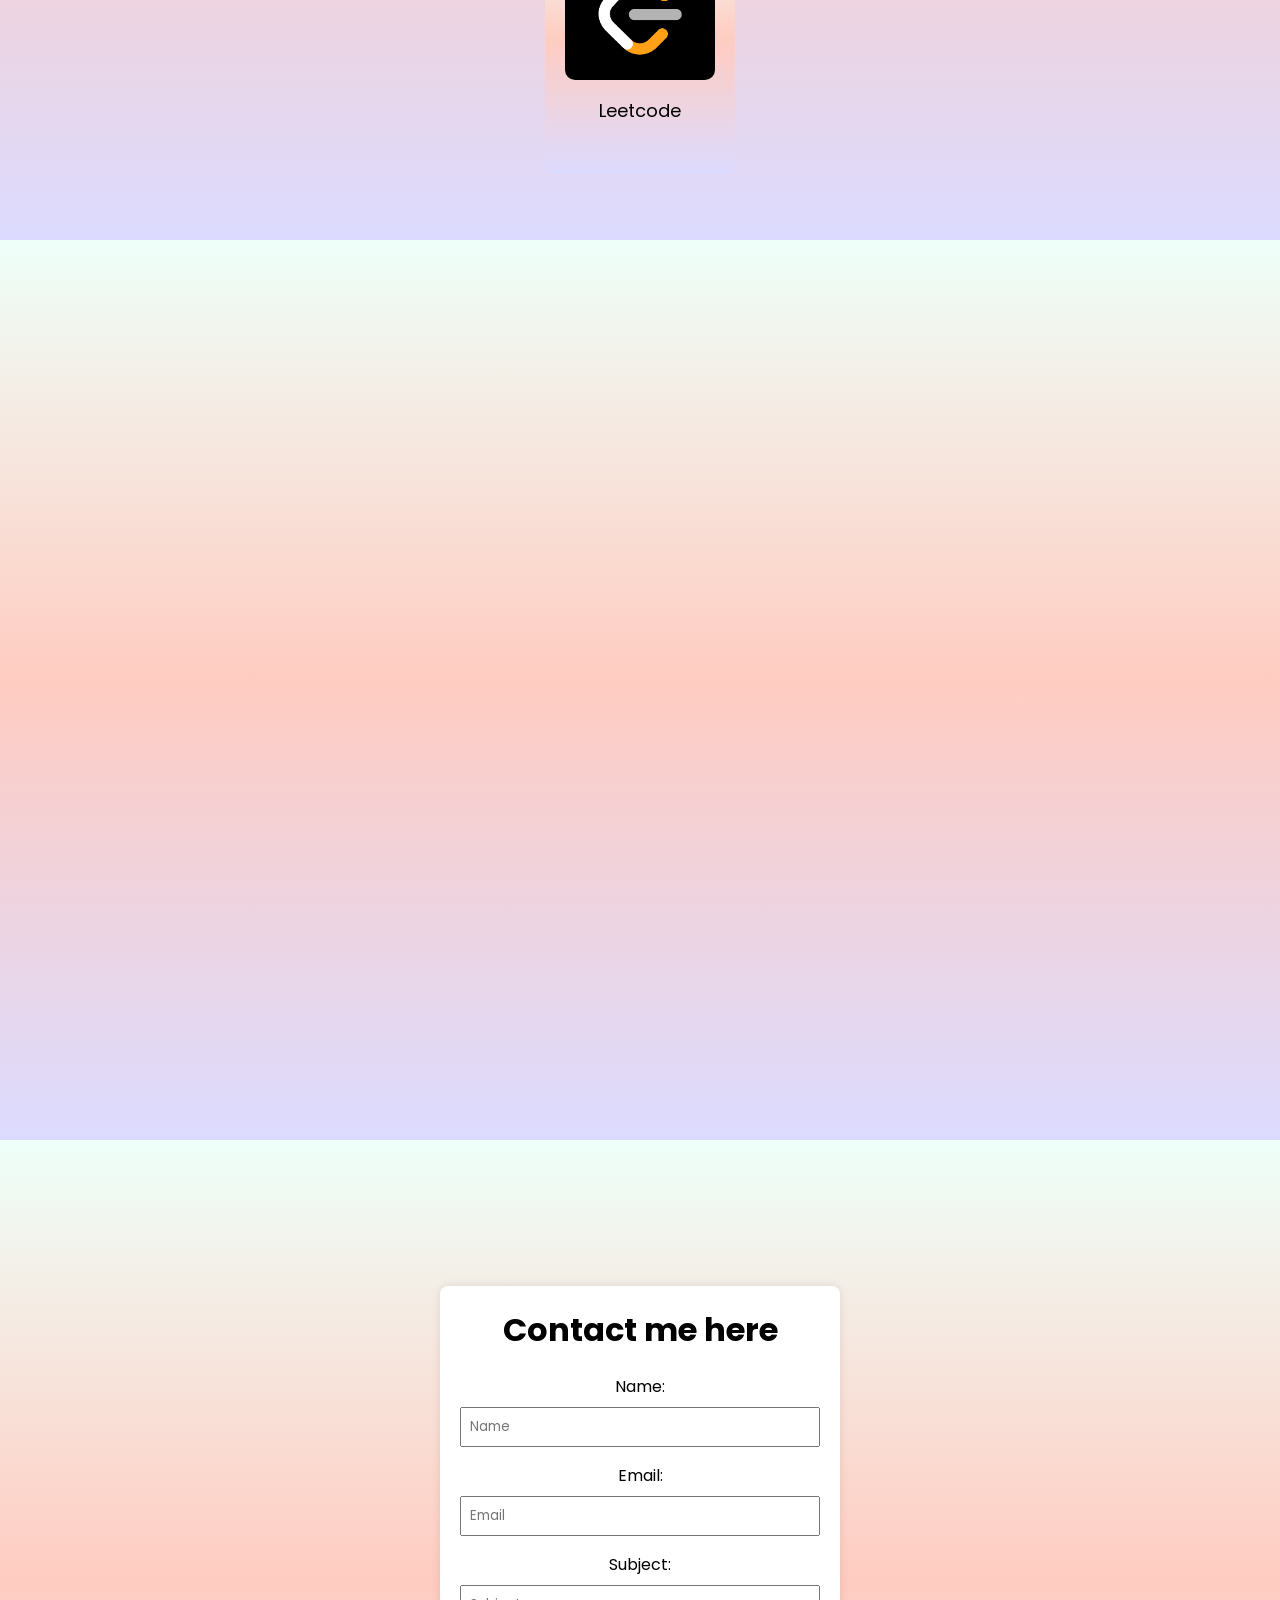
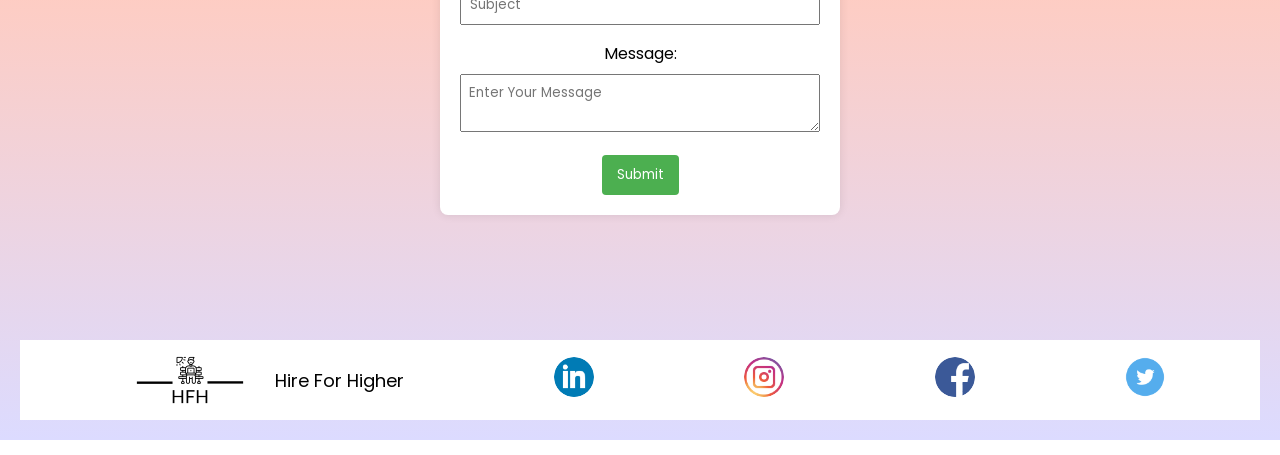
==== commit 569b1874: "Update index.html" ====
--- a/index.html
+++ b/index.html
@@ -30,7 +30,7 @@
             <button class="btn-dark">Request Call Back <img src="img/phone.png" alt=""></button>
             <button class="btn-light">Know More <img src="img/arrow-black.png" alt=""></button>
         </div>
-        <p>A Passionate Python Programmer, Graphic Designer and more. </p>
+        <p>A Passionate Python Programmer, and JS Programmer. </p>
         </div>
         
         <img src="img/freelancer_boy_working_on_a_co-removebg.png" alt="" class="user-img">
@@ -40,7 +40,7 @@
     <section id="projects" class="section">
         <section class="project-section">
             <h2>Projects</h2>
-            <p>In this section, you'll find a showcase of my coding projects and graphic design works. Feel free to explore and take a closer look.</p>
+            <p>In this section, you'll find a showcase of my coding projects and Leetcode problems. Feel free to explore and take a closer look.</p>
         
             <div class="project-panel" onclick="redirectToGitHub()">
                 <div class="light-green-box">
@@ -52,7 +52,7 @@
             </div>
             <div class="project-panel" onclick="redirectToBehance()">
                 <div class="light-green-box">
-                    <a href="https://www.behance.net/ronighosh8" target="_blank">
+                    <a href="https://leetcode.com/Akarshan_Ghosh/" target="_blank">
                         <img src="img/leetcode.png" alt="Leetcode Logo">
                     </a>
                     <p>Leetcode</p>
